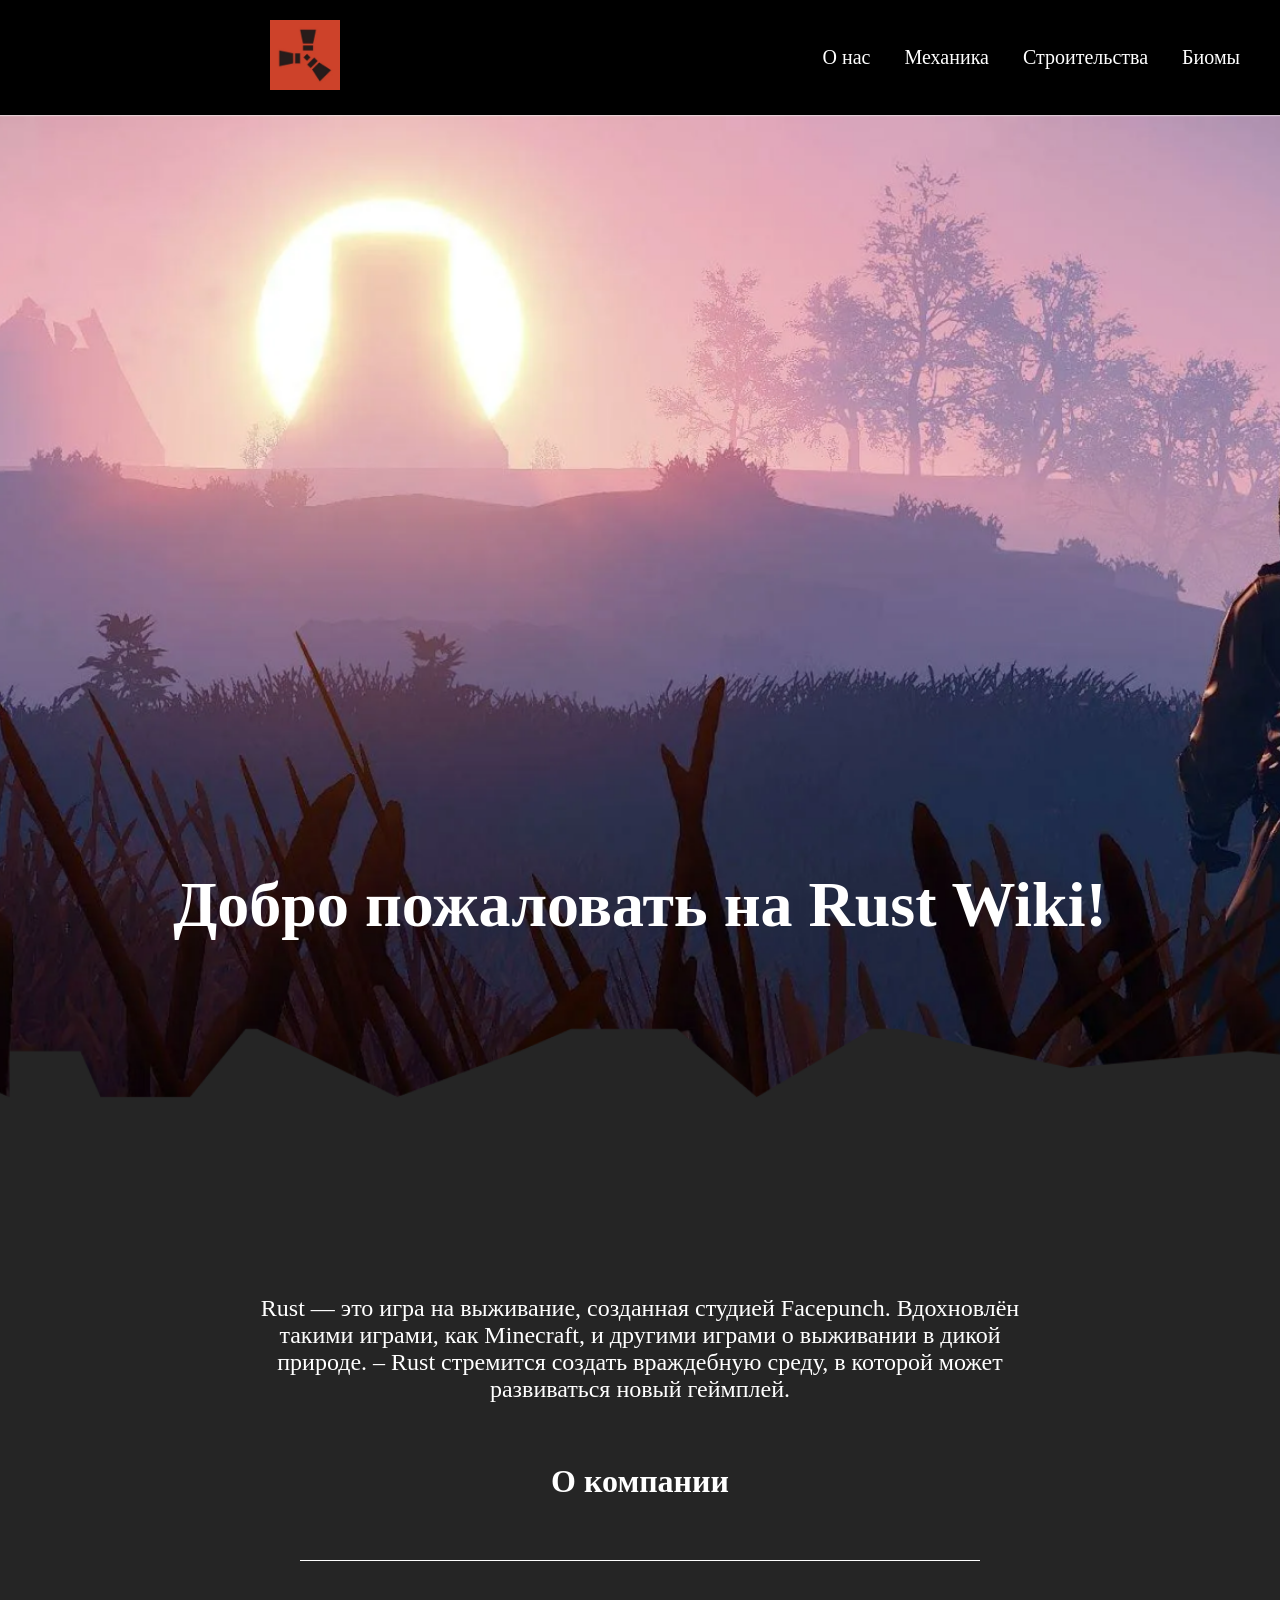
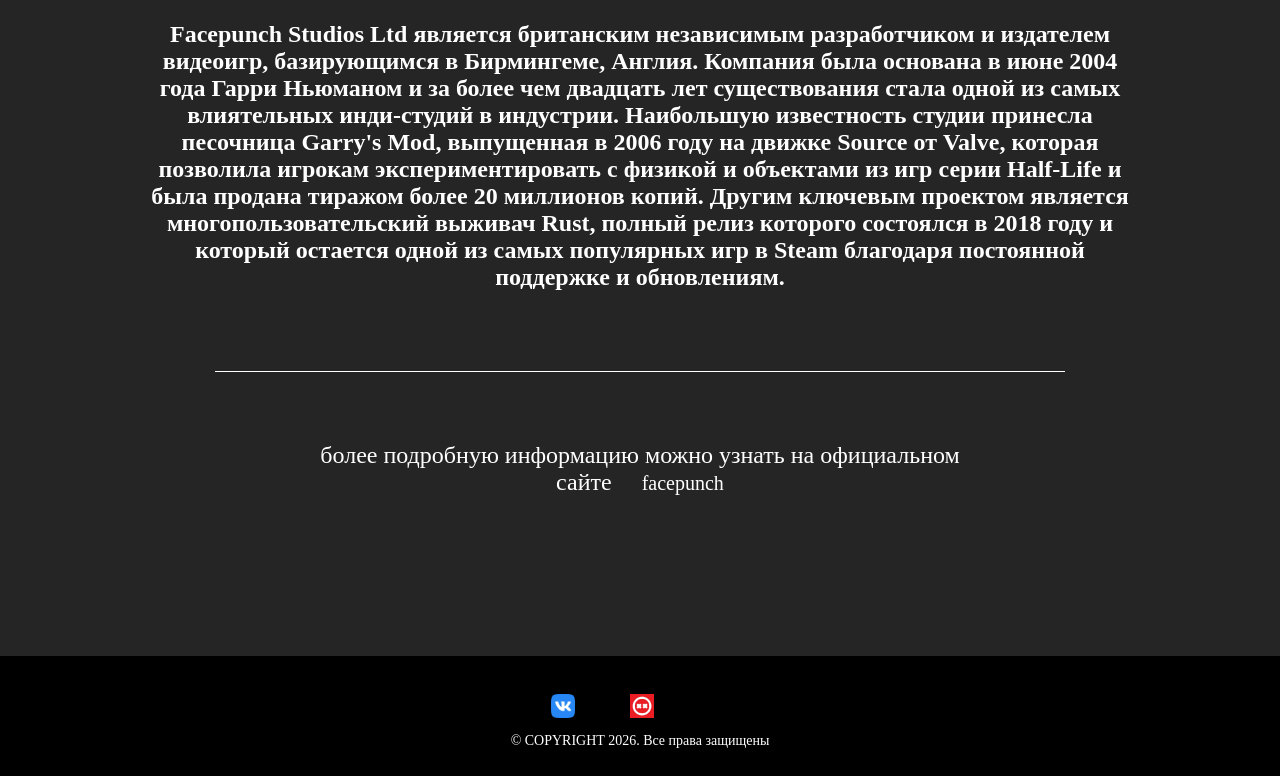
==== about.html @ e55b070a "first commit" ====
<!DOCTYPE html>
<html lang="ru">
<head>
    <link rel="stylesheet" href="style/about.css">
</head>
<header>
    <div class="container">
        <a href="index.html" target="_blank" class=""><img  src="images/logo.webp" alt="rustlogo" class="logo"></a>    
        <nav>
            <a href="about.html">О нас</a>
            <a href="npc.html">Механика</a>
            <a href="building.html">Строительства</a>
            <a href="biom.html">Биомы</a>
        </nav>
</header>
<body> 
    <div class="wiki">           
        <h2>Добро пожаловать на Rust Wiki!</h2>      
    </div>
    <div class="about">
        <div class="RustBack">
            <p>
                Rust — это игра на выживание, созданная студией Facepunch. Вдохновлён такими играми, как Minecraft, и другими играми о выживании в дикой природе. – Rust стремится создать враждебную среду, в которой может развиваться новый геймплей.
            </p>
            <h2>О компании</h2>
            <div class="about-line"></div>
        </div>
        <divc class="text">
            <h2>
                Facepunch Studios Ltd является британским независимым разработчиком и издателем видеоигр, базирующимся в Бирмингеме, Англия. Компания была основана в июне 2004 года Гарри Ньюманом и за более чем двадцать лет существования стала одной из самых влиятельных инди-студий в индустрии. Наибольшую известность студии принесла песочница Garry's Mod, выпущенная в 2006 году на движке Source от Valve, которая позволила игрокам экспериментировать с физикой и объектами из игр серии Half-Life и была продана тиражом более 20 миллионов копий. Другим ключевым проектом является многопользовательский выживач Rust, полный релиз которого состоялся в 2018 году и который остается одной из самых популярных игр в Steam благодаря постоянной поддержке и обновлениям.
            </h2>
            <div class="line"></div>
            <p>
                более подробную информацию можно узнать на официальном сайте<a href="https://facepunch.com/?spm=a2ty_o01.29997173.0.0.20705171saRUVB">facepunch</a>
            </p>
        </div>
    </div>
</body>
<footer>
        <div class="content">
            <div class="social-icons">
                <a href="https://vk.com/" target="_blank">
                    <img src="images/free-icon-vk-5968835.png" alt="VK" class="footer-links">
                </a>
                <a href="https://facepunch.com/?ysclid=mn53ukg7xo383499840" target="_blank">
                    <img src="images/face.webp" alt="Facepunch" class="footer-links">
                </a>
            </div>
                <div class="copyright">
                    <p>© COPYRIGHT 2026. Все права защищены</p>
                </div>
        </div>
</footer>
---- style/about.css ----
*{
    margin: 0;
    padding: 0;
    
   
}

body {
    font-family: 'Regular';
    width: flex;
    color: white;
    background-color: #000000
}

header{
    position: sticky;
    background-color: #000000;
    
}

.container{
    margin: 0px 40px;
    display: flex;
    justify-content: space-between;
    align-items: center;
}

.logo{
    width: 70px;  
    height: auto;  
    padding: 20px;
    padding-left: 200px;
}

a{
    text-decoration: none;
    color: white;
    padding-left: 30px;
    font-size: 20px;

}
.wiki{
  background-image: url(../images/about.png);
    height: 1080px;
    background-size: cover;
    background-repeat: no-repeat;     
    background-position: center;       
    margin: 0;
    padding: 0;
    display: flex;
    justify-content: center;
    align-items: center;
    flex-direction: column;
}
.wiki h2{
    font-size: 64px;
    text-align: center;
    padding: 0;
    margin-top: 500px;
}

.about {
    background-color: #252525;      
    height: auto;
    display: flex;
    justify-content: center;
    align-items: center;
    flex-direction: column;
    padding: 100px ;
}

.about p {
    max-width: 800px;
    font-size: 24px;
    text-align: center;
    margin: 0;
    margin-bottom: 60px;
}

.about h2 {
    font-size: 32px;
    text-align: center;
    margin: 0;
    padding: 0;
    margin-bottom: 60px;
}

.about-line {
    height: 1px; 
    background-color: #ffffff;
    margin: 20px auto;
    width: 85%;
    margin-bottom: 60px;
}

.text{
    max-width: 1000px;
    width: 100%;
    display: flex;
    flex-direction: column;
    align-items: center;
}
.text h2{
    font-size: 24px;
    text-align: center;
    margin: 0;
    margin-bottom: 60px;
    color: #ffffff;
}
.line{
    height: 1px; 
    background-color: #ffffff;
    margin: 20px auto;
    width: 85%;
}
.text p{
    font-size: 24px;
    text-align: center;
    color: #ffffff;
    margin: 50px;
    margin-bottom: 60px;
}
footer{
    background-color: #000000;
    min-height: 80px;          
    display: flex;
    justify-content: center;
    align-items: center;
    gap: 30px;                 
    padding: 20px;
   
}
.footer-links {
    width: 24px;
    height: 24px;
    padding: 10px;
    align-items: center;
    
}

.copyright p {
    color: #ffffff;
    font-size: 14px;
    margin: 0;
    text-align: center;
}
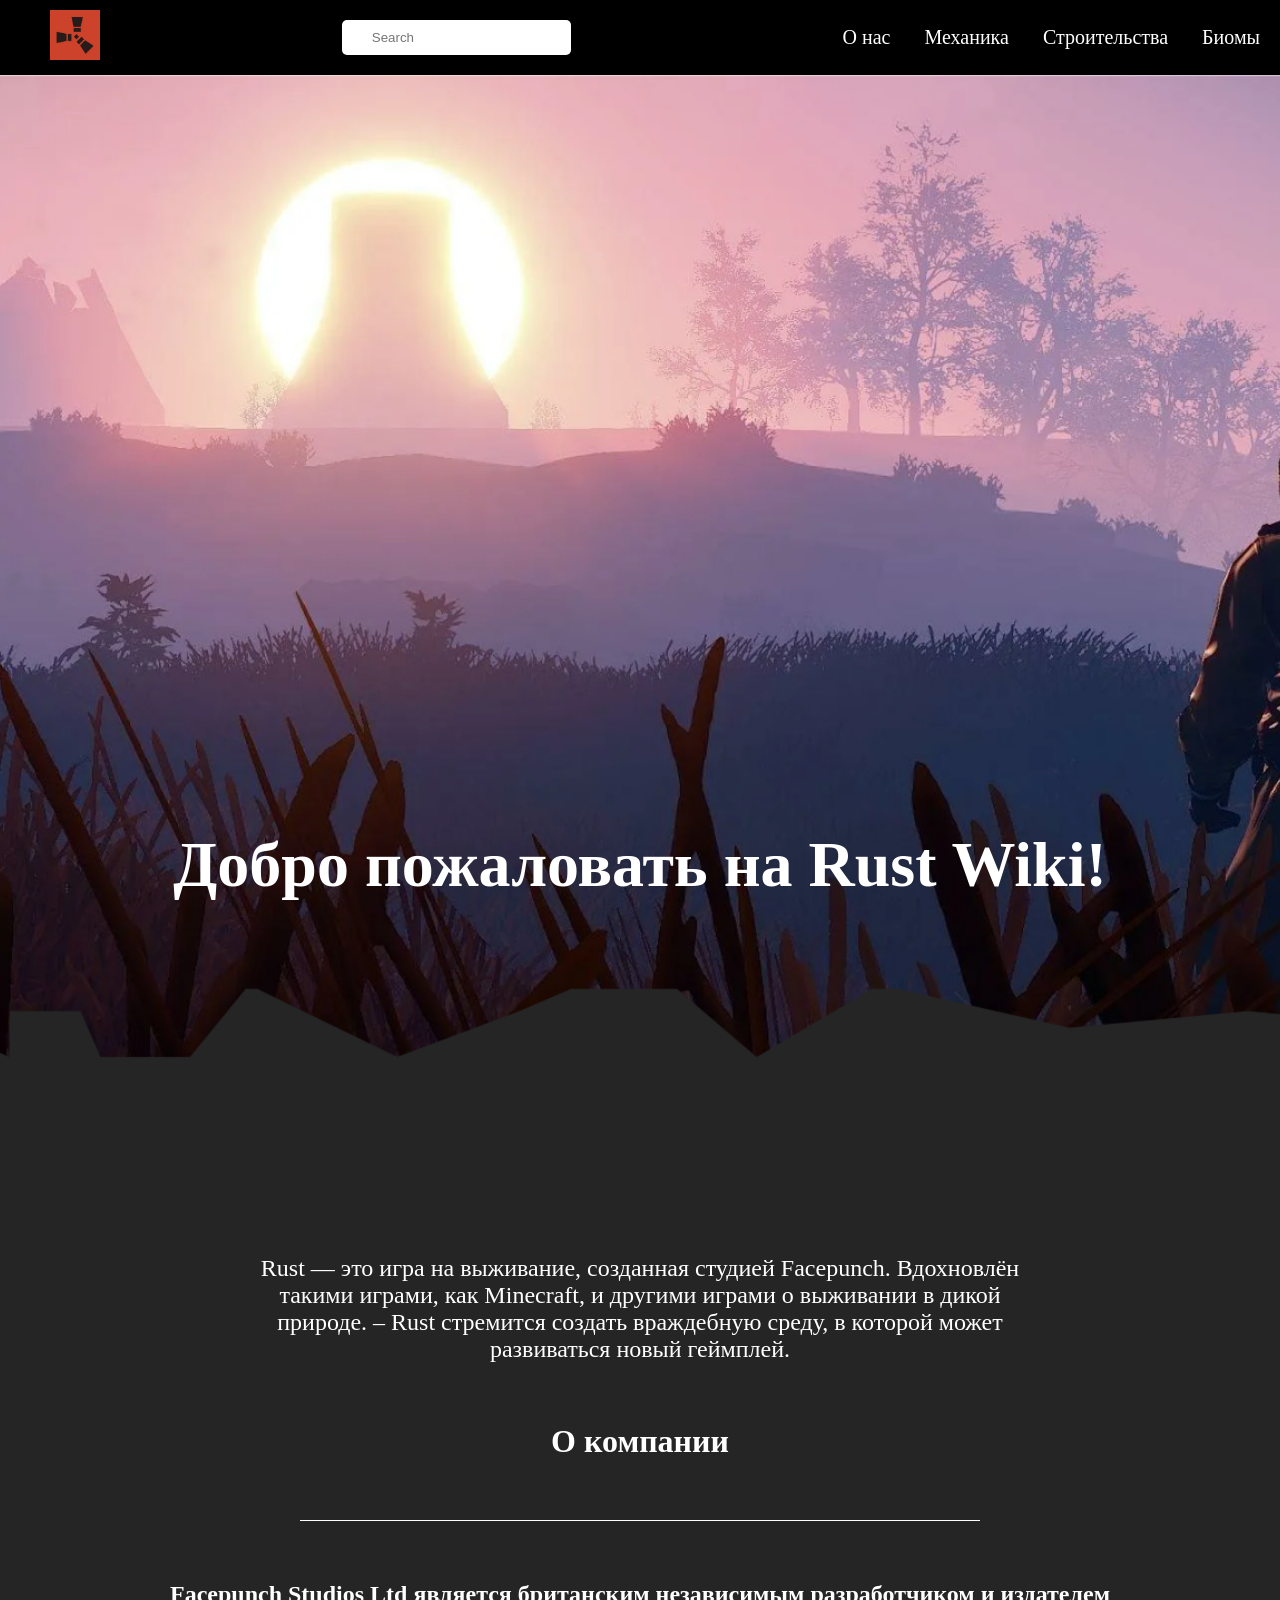
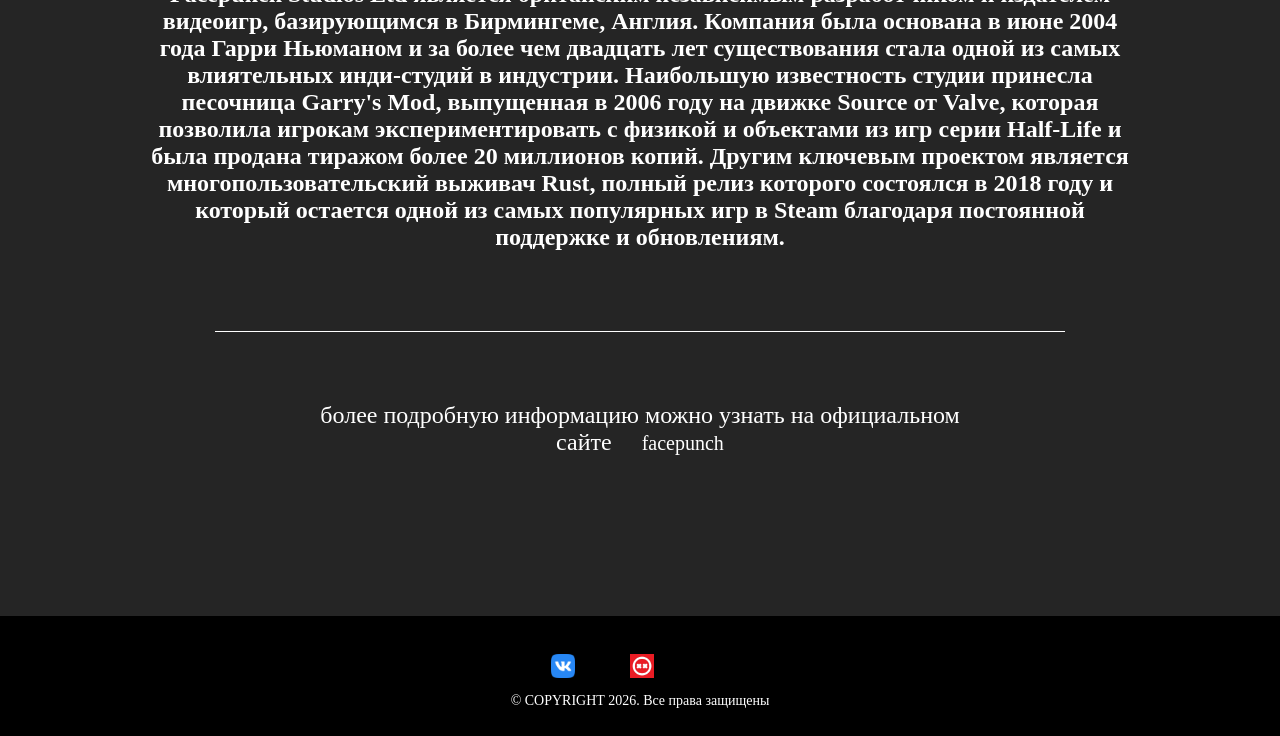
==== commit f60c871e: "first commit" ====
--- a/about.html
+++ b/about.html
@@ -4,8 +4,9 @@
     <link rel="stylesheet" href="style/about.css">
 </head>
 <header>
-    <div class="container">
-        <a href="index.html" target="_blank" class=""><img  src="images/logo.webp" alt="rustlogo" class="logo"></a>    
+    
+        <a href="index.html" target="_blank" class=""><img  src="images/logo.webp" alt="rustlogo" class="logo"></a>
+        <input type="search" class="headersearch" placeholder="Search">    
         <nav>
             <a href="about.html">О нас</a>
             <a href="npc.html">Механика</a>
@@ -15,12 +16,12 @@
 </header>
 <body> 
     <div class="wiki">           
-        <h2>Добро пожаловать на Rust Wiki!</h2>      
+        <h2>Добро пожаловать на Rust Wiki!</h2>      
     </div>
     <div class="about">
         <div class="RustBack">
             <p>
-                Rust — это игра на выживание, созданная студией Facepunch. Вдохновлён такими играми, как Minecraft, и другими играми о выживании в дикой природе. – Rust стремится создать враждебную среду, в которой может развиваться новый геймплей.
+                Rust — это игра на выживание, созданная студией Facepunch. Вдохновлён такими играми, как Minecraft, и другими играми о выживании в дикой природе. – Rust стремится создать враждебную среду, в которой может развиваться новый геймплей.
             </p>
             <h2>О компании</h2>
             <div class="about-line"></div>
--- a/style/about.css
+++ b/style/about.css
@@ -15,21 +15,22 @@
 header{
     position: sticky;
     background-color: #000000;
-    
-}
-
-.container{
-    margin: 0px 40px;
     display: flex;
     justify-content: space-between;
+    padding: 10px 20px 10px 20px;
     align-items: center;
 }
 
 .logo{
-    width: 70px;  
-    height: auto;  
-    padding: 20px;
-    padding-left: 200px;
+    width: 50px;
+    height: 50px;
+}
+
+.headersearch{
+    padding: 10px 30px 10px 30px;
+    border-radius: 5px;
+    border: none;
+    outline: none;
 }
 
 a{
@@ -143,5 +144,4 @@
     font-size: 14px;
     margin: 0;
     text-align: center;
-}
-
+}
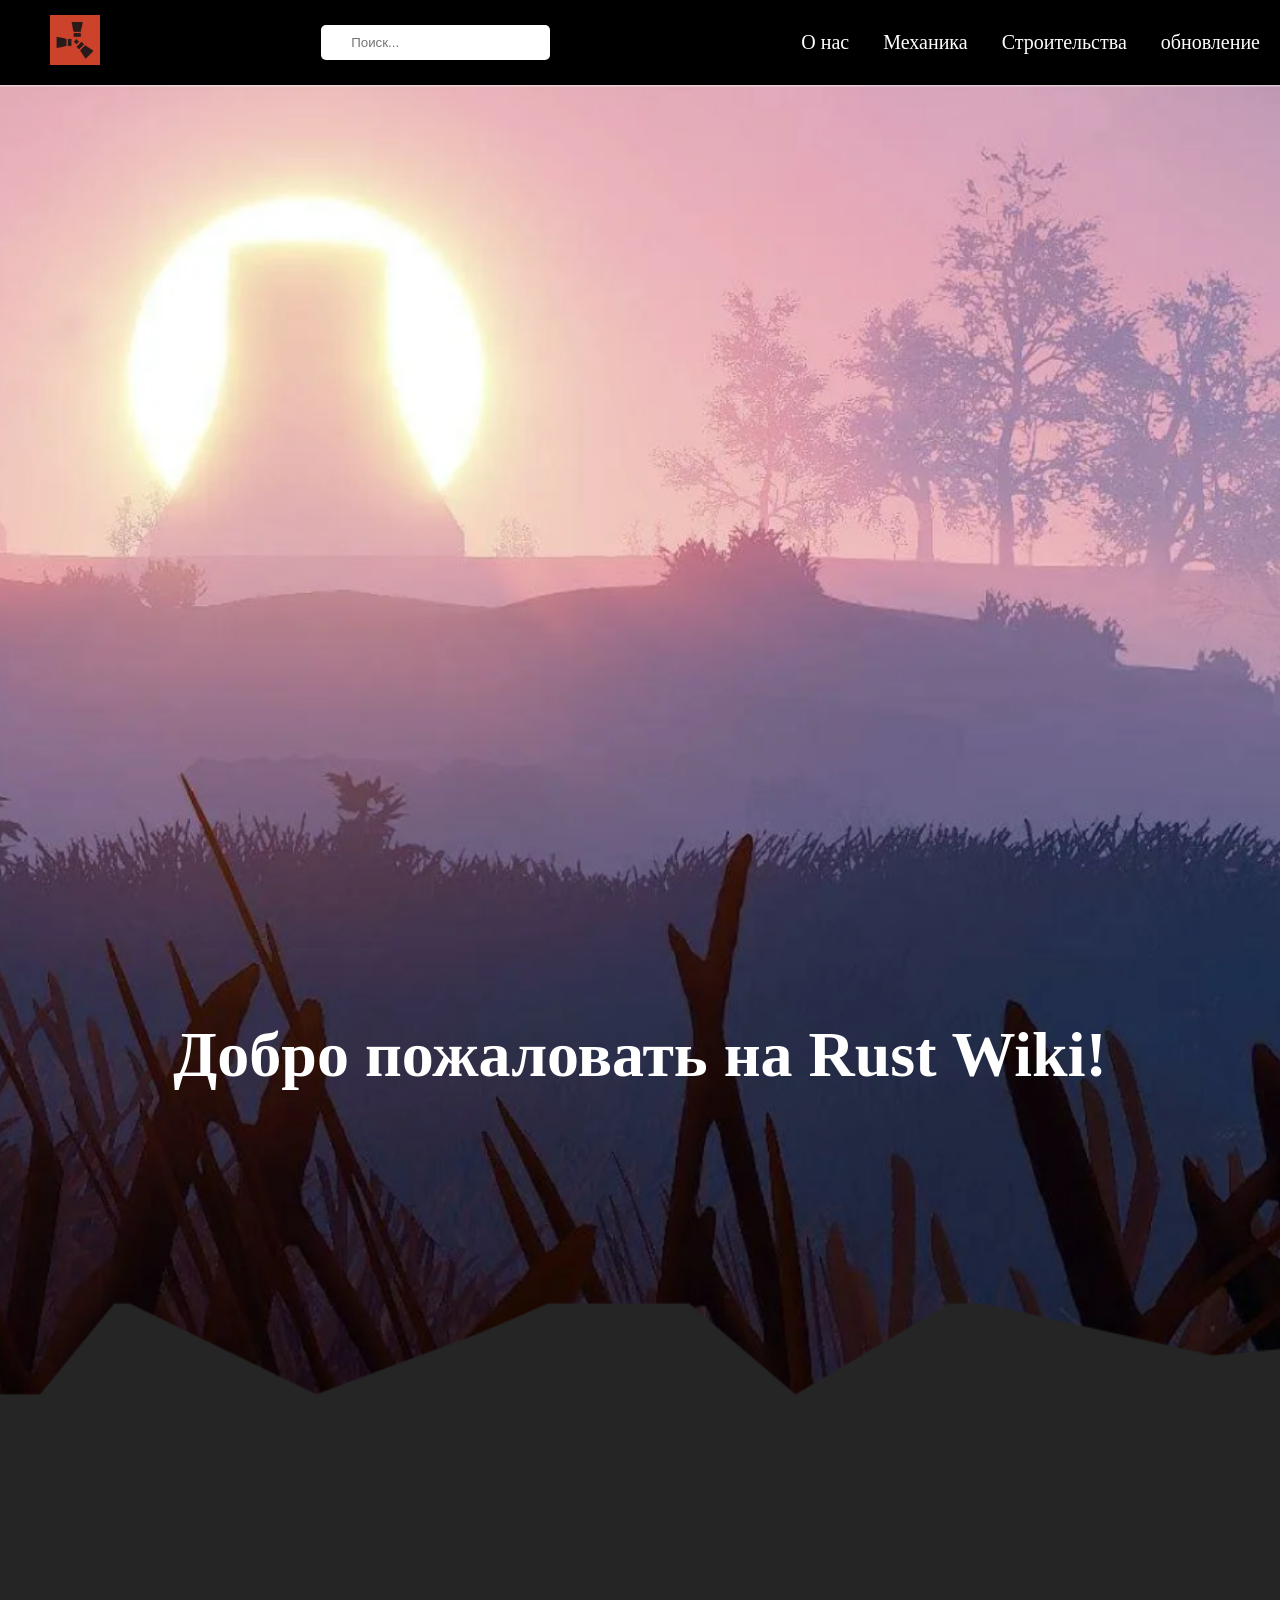
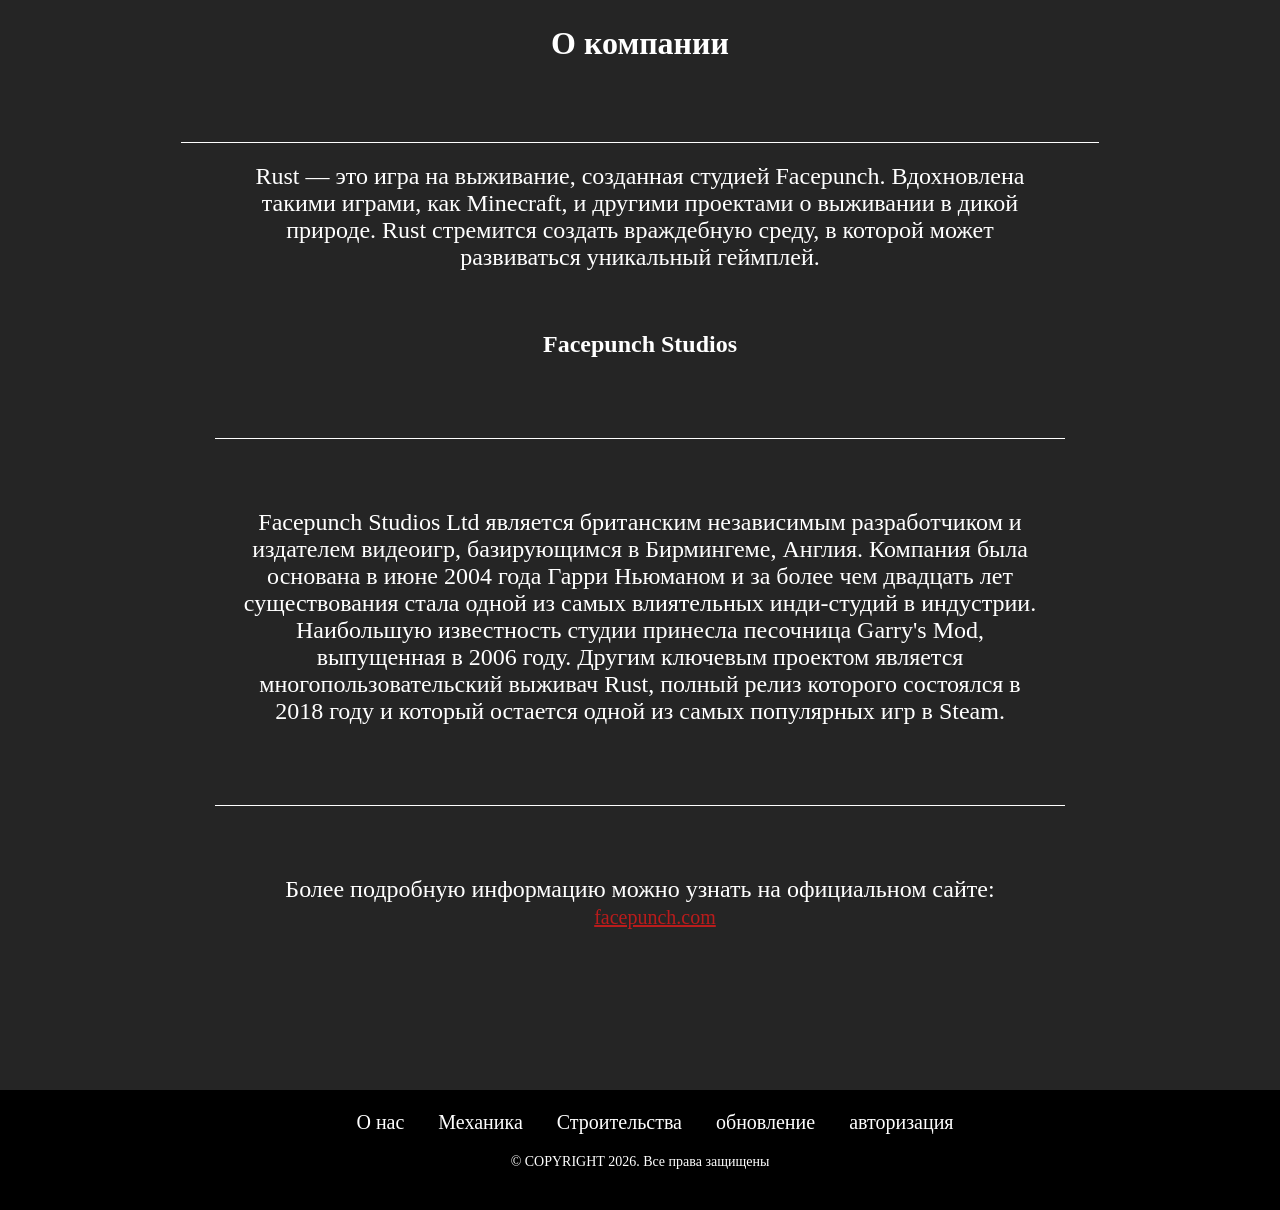
==== commit 305ce785: "готовый проект" ====
--- a/about.html
+++ b/about.html
@@ -1,54 +1,62 @@
 <!DOCTYPE html>
 <html lang="ru">
 <head>
+    <meta charset="UTF-8">
+    <meta name="viewport" content="width=device-width, initial-scale=1.0">
+    <title>О нас - Rust Wiki</title>
     <link rel="stylesheet" href="style/about.css">
+    <link rel="stylesheet" href="style/nav.css">
 </head>
-<header>
-    
-        <a href="index.html" target="_blank" class=""><img  src="images/logo.webp" alt="rustlogo" class="logo"></a>
-        <input type="search" class="headersearch" placeholder="Search">    
+<body> 
+    <header>
+        <a href="index.html"><img src="images/logo.webp" alt="rustlogo" class="logo"></a>
+        <input type="search" class="headersearch" placeholder="Поиск...">    
         <nav>
             <a href="about.html">О нас</a>
-            <a href="npc.html">Механика</a>
+            <a href="mech.html">Механика</a>
             <a href="building.html">Строительства</a>
-            <a href="biom.html">Биомы</a>
+            <a href="news.html">обновление</a>
         </nav>
-</header>
-<body> 
-    <div class="wiki">           
-        <h2>Добро пожаловать на Rust Wiki!</h2>      
-    </div>
-    <div class="about">
-        <div class="RustBack">
-            <p>
-                Rust — это игра на выживание, созданная студией Facepunch. Вдохновлён такими играми, как Minecraft, и другими играми о выживании в дикой природе. – Rust стремится создать враждебную среду, в которой может развиваться новый геймплей.
-            </p>
+    </header>
+
+    <main>
+        <div class="wiki">           
+            <h2>Добро пожаловать на Rust Wiki!</h2>      
+        </div>
+
+        <div class="about">
             <h2>О компании</h2>
-            <div class="about-line"></div>
-        </div>
-        <divc class="text">
-            <h2>
-                Facepunch Studios Ltd является британским независимым разработчиком и издателем видеоигр, базирующимся в Бирмингеме, Англия. Компания была основана в июне 2004 года Гарри Ньюманом и за более чем двадцать лет существования стала одной из самых влиятельных инди-студий в индустрии. Наибольшую известность студии принесла песочница Garry's Mod, выпущенная в 2006 году на движке Source от Valve, которая позволила игрокам экспериментировать с физикой и объектами из игр серии Half-Life и была продана тиражом более 20 миллионов копий. Другим ключевым проектом является многопользовательский выживач Rust, полный релиз которого состоялся в 2018 году и который остается одной из самых популярных игр в Steam благодаря постоянной поддержке и обновлениям.
-            </h2>
             <div class="line"></div>
             <p>
-                более подробную информацию можно узнать на официальном сайте<a href="https://facepunch.com/?spm=a2ty_o01.29997173.0.0.20705171saRUVB">facepunch</a>
+                Rust — это игра на выживание, созданная студией Facepunch. Вдохновлена такими играми, как Minecraft, и другими проектами о выживании в дикой природе. Rust стремится создать враждебную среду, в которой может развиваться уникальный геймплей.
+            </p>
+        <div class="text">
+            <h2>Facepunch Studios</h2>
+            <div class="line"></div>
+            <p>
+                Facepunch Studios Ltd является британским независимым разработчиком и издателем видеоигр, базирующимся в Бирмингеме, Англия. Компания была основана в июне 2004 года Гарри Ньюманом и за более чем двадцать лет существования стала одной из самых влиятельных инди-студий в индустрии.
+                Наибольшую известность студии принесла песочница Garry's Mod, выпущенная в 2006 году. Другим ключевым проектом является многопользовательский выживач Rust, полный релиз которого состоялся в 2018 году и который остается одной из самых популярных игр в Steam.
+            </p>
+            <div class="line"></div>
+            <p>
+                Более подробную информацию можно узнать на официальном сайте: 
+                <a href="https://facepunch.com/" target="_blank" style="color: #b91c1c; text-decoration: underline;">facepunch.com</a>
             </p>
         </div>
-    </div>
+    </main>
+
+    <footer>
+        <nav class="footerlinks">
+            <a href="about.html">О нас</a>
+            <a href="mech.html">Механика</a>
+            <a href="building.html">Строительства</a>
+            <a href="news.html">обновление</a>
+            <a href="log.html">авторизация</a>  
+        </nav>
+        <div class="copyright">
+            <p>© COPYRIGHT 2026. Все права защищены</p>
+        </div>
+        
+</footer>
 </body>
-<footer>
-        <div class="content">
-            <div class="social-icons">
-                <a href="https://vk.com/" target="_blank">
-                    <img src="images/free-icon-vk-5968835.png" alt="VK" class="footer-links">
-                </a>
-                <a href="https://facepunch.com/?ysclid=mn53ukg7xo383499840" target="_blank">
-                    <img src="images/face.webp" alt="Facepunch" class="footer-links">
-                </a>
-            </div>
-                <div class="copyright">
-                    <p>© COPYRIGHT 2026. Все права защищены</p>
-                </div>
-        </div>
-</footer>+</html>
--- a/style/about.css
+++ b/style/about.css
@@ -5,44 +5,16 @@
    
 }
 
+
 body {
     font-family: 'Regular';
-    width: flex;
     color: white;
     background-color: #000000
 }
 
-header{
-    position: sticky;
-    background-color: #000000;
-    display: flex;
-    justify-content: space-between;
-    padding: 10px 20px 10px 20px;
-    align-items: center;
-}
-
-.logo{
-    width: 50px;
-    height: 50px;
-}
-
-.headersearch{
-    padding: 10px 30px 10px 30px;
-    border-radius: 5px;
-    border: none;
-    outline: none;
-}
-
-a{
-    text-decoration: none;
-    color: white;
-    padding-left: 30px;
-    font-size: 20px;
-
-}
 .wiki{
   background-image: url(../images/about.png);
-    height: 1080px;
+    height: 1440px;
     background-size: cover;
     background-repeat: no-repeat;     
     background-position: center;       
@@ -86,14 +58,6 @@
     margin-bottom: 60px;
 }
 
-.about-line {
-    height: 1px; 
-    background-color: #ffffff;
-    margin: 20px auto;
-    width: 85%;
-    margin-bottom: 60px;
-}
-
 .text{
     max-width: 1000px;
     width: 100%;
@@ -121,27 +85,17 @@
     margin: 50px;
     margin-bottom: 60px;
 }
-footer{
-    background-color: #000000;
-    min-height: 80px;          
-    display: flex;
-    justify-content: center;
-    align-items: center;
-    gap: 30px;                 
-    padding: 20px;
-   
-}
-.footer-links {
-    width: 24px;
-    height: 24px;
-    padding: 10px;
-    align-items: center;
-    
-}
 
-.copyright p {
-    color: #ffffff;
-    font-size: 14px;
-    margin: 0;
-    text-align: center;
+
+@media (max-width: 768px) {
+
+    .wiki {
+        display: flex;
+        max-height: 400px;
+    }
+    .wiki h2{
+        font-size: 32px;
+        margin-top: 0;
+
+    }
 }
--- a/style/nav.css
+++ b/style/nav.css
@@ -0,0 +1,85 @@
+header{
+    position: sticky;
+    background-color: #000000;
+    display: flex;
+    justify-content: space-between;
+    padding: 15px 20px 15px 20px;
+    align-items: center;
+}
+
+.logo{
+    width: 50px;
+    height: 50px;
+}
+
+.headersearch{
+    padding: 10px 30px 10px 30px;
+    border-radius: 5px;
+    border: none;
+    outline: none;
+}
+
+a{
+    text-decoration: none;
+    color: white;
+    padding-left: 30px;
+    font-size: 20px;
+
+}
+
+footer{
+    background-color: #000000;
+    min-height: 80px;          
+    display: flex;
+    flex-direction: column;
+    justify-content: center;
+    align-items: center;
+    padding: 20px;
+   
+}
+
+.copyright p {
+    color: #ffffff;
+    font-size: 14px;
+    margin: 0;
+    text-align: center;
+    padding: 20px 0px 20px 0px;
+}
+.footerlink {
+    display: flex;
+    flex-direction: column;
+    justify-content: flex-end;
+    font-size: 12px;
+    align-items: column;
+    margin-top: 10px;
+}
+
+@media (max-width: 768px) {
+    
+    header {
+        flex-direction: column;
+        gap: 15px;
+        padding: 15px;
+    }
+    
+    .headersearch {
+        width: 80%; 
+        box-sizing: border-box;
+    }
+
+    header nav {
+        display: flex;
+        flex-direction: row;
+        width: 100%;
+        text-align: center;
+        gap: 10px;
+        justify-content: center;
+    }
+
+    header nav a {
+        padding-left: 0; 
+        padding: 10px 0;
+        border-bottom: 1px;
+        font-size: 18px;
+    }
+}
